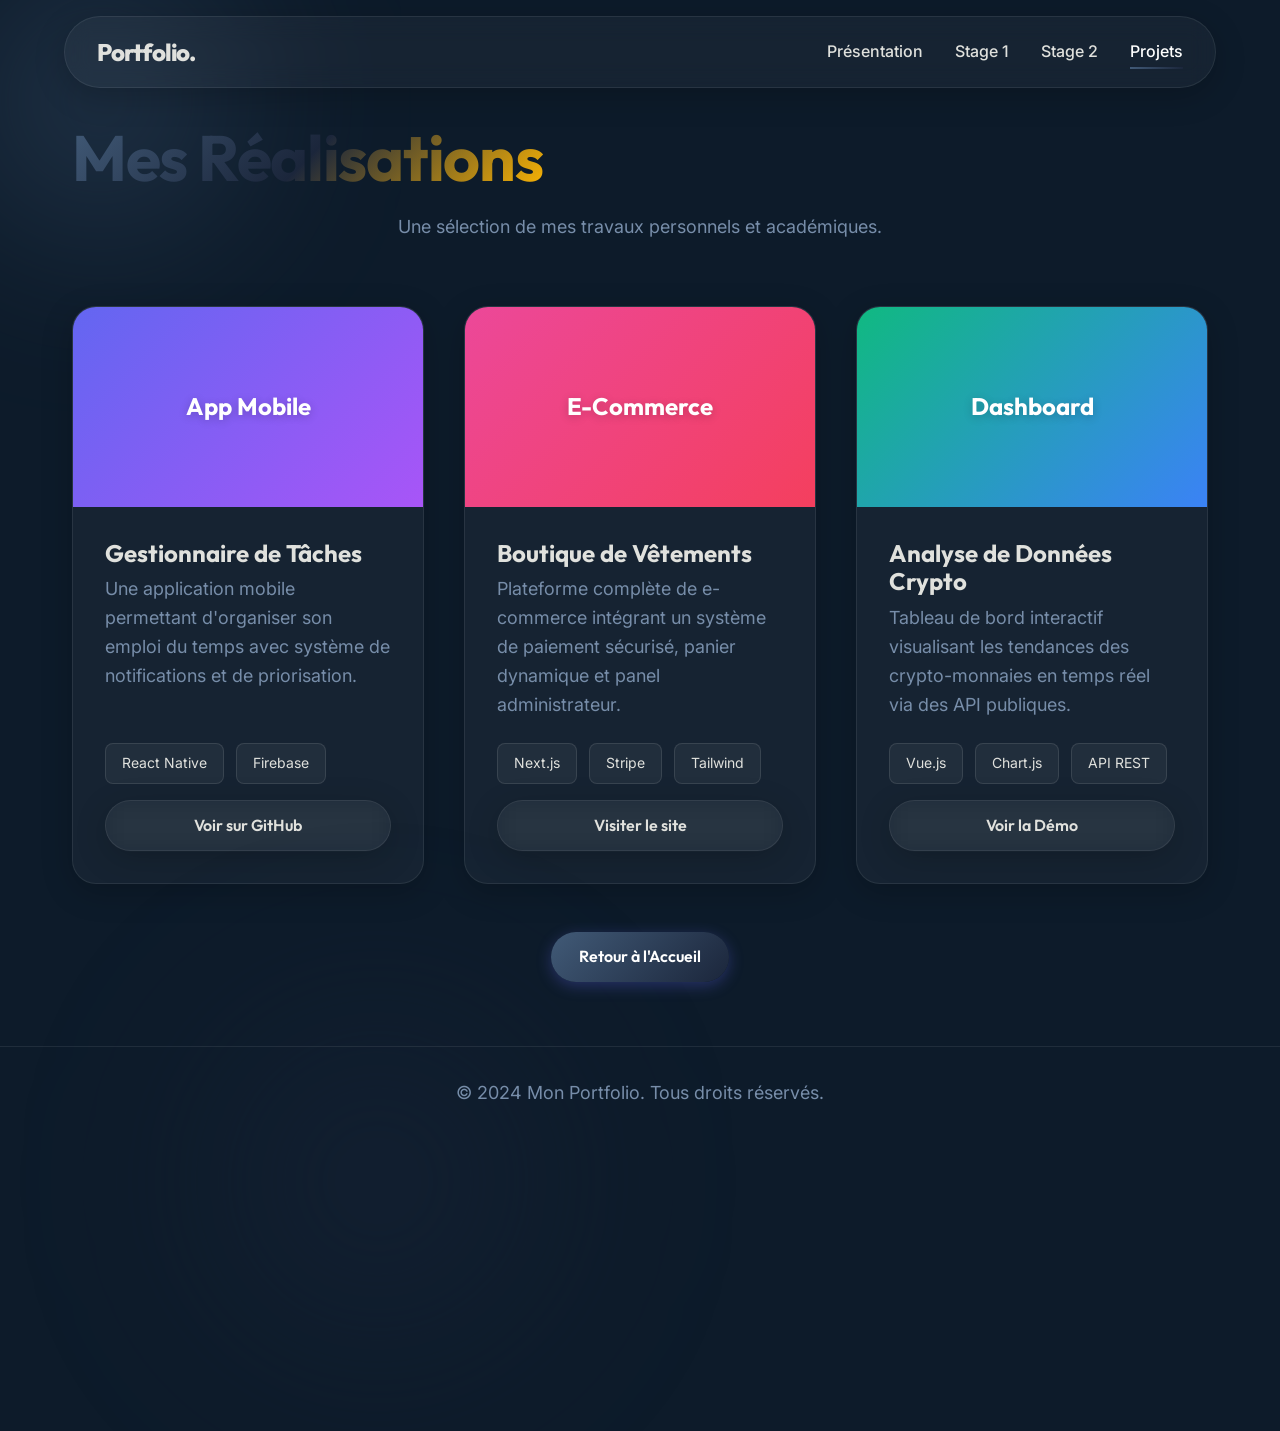
==== projet.html @ e671bcde "Add files via upload" ====
<!DOCTYPE html>
<html lang="fr" class="dark-theme">

<head>
    <meta charset="UTF-8">
    <meta name="viewport" content="width=device-width, initial-scale=1.0">
    <title>Mon Portfolio - Projets</title>
    <meta name="description" content="Portfolio professionnel - Mes Projets">
    <link rel="preconnect" href="https://fonts.googleapis.com">
    <link rel="preconnect" href="https://fonts.gstatic.com" crossorigin>
    <link
        href="https://fonts.googleapis.com/css2?family=Outfit:wght@300;400;600;800&family=Inter:wght@400;500;700&display=swap"
        rel="stylesheet">
    <link rel="stylesheet" href="styles.css">
</head>

<body>
    <div class="blob blob-1"></div>
    <div class="blob blob-2" style="top: 80%; left: 10%;"></div>

    <nav class="navbar glass-effect">
        <div class="nav-brand">Portfolio.</div>
        <ul class="nav-links">
            <li><a href="index.html">Présentation</a></li>
            <li><a href="stage1.html">Stage 1</a></li>
            <li><a href="stage2.html">Stage 2</a></li>
            <li><a href="projet.html" class="active">Projets</a></li>
        </ul>
        <div class="hamburger">
            <span></span>
            <span></span>
            <span></span>
        </div>
    </nav>

    <main class="container fade-in">
        <section class="projects-section">
            <h1 class="gradient-text text-center">Mes Réalisations</h1>
            <p class="text-center section-subtitle">Une sélection de mes travaux personnels et académiques.</p>

            <div class="projects-grid">
                <article class="project-card glass-effect scroll-reveal">
                    <div class="project-image" style="background: linear-gradient(135deg, #6366f1, #a855f7);">
                        <span>App Mobile</span>
                    </div>
                    <div class="project-content">
                        <h3>Gestionnaire de Tâches</h3>
                        <p>Une application mobile permettant d'organiser son emploi du temps avec système de
                            notifications et de priorisation.</p>
                        <div class="tags">
                            <span class="tag">React Native</span>
                            <span class="tag">Firebase</span>
                        </div>
                        <a href="#" class="btn btn-secondary glass-effect"
                            style="margin-top: 1rem; width: 100%; text-align: center;">Voir sur GitHub</a>
                    </div>
                </article>

                <article class="project-card glass-effect scroll-reveal" style="transition-delay: 0.1s;">
                    <div class="project-image" style="background: linear-gradient(135deg, #ec4899, #f43f5e);">
                        <span>E-Commerce</span>
                    </div>
                    <div class="project-content">
                        <h3>Boutique de Vêtements</h3>
                        <p>Plateforme complète de e-commerce intégrant un système de paiement sécurisé, panier dynamique
                            et panel administrateur.</p>
                        <div class="tags">
                            <span class="tag">Next.js</span>
                            <span class="tag">Stripe</span>
                            <span class="tag">Tailwind</span>
                        </div>
                        <a href="#" class="btn btn-secondary glass-effect"
                            style="margin-top: 1rem; width: 100%; text-align: center;">Visiter le site</a>
                    </div>
                </article>

                <article class="project-card glass-effect scroll-reveal" style="transition-delay: 0.2s;">
                    <div class="project-image" style="background: linear-gradient(135deg, #10b981, #3b82f6);">
                        <span>Dashboard</span>
                    </div>
                    <div class="project-content">
                        <h3>Analyse de Données Crypto</h3>
                        <p>Tableau de bord interactif visualisant les tendances des crypto-monnaies en temps réel via
                            des API publiques.</p>
                        <div class="tags">
                            <span class="tag">Vue.js</span>
                            <span class="tag">Chart.js</span>
                            <span class="tag">API REST</span>
                        </div>
                        <a href="#" class="btn btn-secondary glass-effect"
                            style="margin-top: 1rem; width: 100%; text-align: center;">Voir la Démo</a>
                    </div>
                </article>
            </div>

            <div class="text-center" style="margin-top: 3rem;">
                <a href="index.html" class="btn btn-primary">Retour à l'Accueil</a>
            </div>
        </section>
    </main>

    <footer>
        <p>&copy; 2024 Mon Portfolio. Tous droits réservés.</p>
    </footer>

    <script src="script.js"></script>
</body>

</html>
---- styles.css ----
:root {
    --bg-color: #0d1b2a;
    --text-primary: #e0e1dd;
    --text-secondary: #778da9;
    --primary-color: #415a77;
    --secondary-color: #1b263b;
    --accent-color: #ffb703;
    --glass-bg: rgba(255, 255, 255, 0.04);
    --glass-border: rgba(255, 255, 255, 0.08);
    --glass-shadow: 0 8px 32px rgba(0, 0, 0, 0.2);
    --transition: all 0.3s cubic-bezier(0.4, 0, 0.2, 1);
    --font-heading: 'Outfit', sans-serif;
    --font-body: 'Inter', sans-serif;
}

* {
    margin: 0;
    padding: 0;
    box-sizing: border-box;
}

body {
    background-color: var(--bg-color);
    color: var(--text-primary);
    font-family: var(--font-body);
    line-height: 1.6;
    overflow-x: hidden;
    position: relative;
    min-height: 100vh;
    display: flex;
    flex-direction: column;
}

h1,
h2,
h3,
h4 {
    font-family: var(--font-heading);
    font-weight: 700;
    line-height: 1.2;
}

a {
    text-decoration: none;
    color: inherit;
    transition: var(--transition);
}

ul {
    list-style: none;
}

/* Background Animated Blobs */
.blob {
    position: absolute;
    border-radius: 50%;
    filter: blur(80px);
    z-index: -1;
    opacity: 0.5;
    animation: float 20s infinite alternate ease-in-out;
}

.blob-1 {
    width: 400px;
    height: 400px;
    background: radial-gradient(circle, var(--primary-color), transparent 70%);
    top: -100px;
    left: -100px;
}

.blob-2 {
    width: 500px;
    height: 500px;
    background: radial-gradient(circle, var(--secondary-color), transparent 70%);
    bottom: -200px;
    right: -150px;
    animation-delay: -5s;
}

.blob-3 {
    width: 300px;
    height: 300px;
    background: radial-gradient(circle, var(--accent-color), transparent 70%);
    top: 40%;
    left: 60%;
    animation-delay: -10s;
}

@keyframes float {
    0% {
        transform: translate(0, 0) scale(1);
    }

    33% {
        transform: translate(30px, -50px) scale(1.1);
    }

    66% {
        transform: translate(-20px, 20px) scale(0.9);
    }

    100% {
        transform: translate(0, 0) scale(1);
    }
}

/* Glassmorphism Utilities */
.glass-effect {
    background: var(--glass-bg);
    backdrop-filter: blur(12px);
    -webkit-backdrop-filter: blur(12px);
    border: 1px solid var(--glass-border);
    box-shadow: var(--glass-shadow);
    border-radius: 16px;
}

/* Typography Utilities */
.gradient-text {
    background: linear-gradient(135deg, var(--primary-color), var(--secondary-color), var(--accent-color));
    -webkit-background-clip: text;
    background-clip: text;
    color: transparent;
    display: inline-block;
}

.text-center {
    text-align: center;
}

h1 {
    font-size: clamp(2.5rem, 5vw, 4.5rem);
    margin-bottom: 1rem;
    letter-spacing: -0.02em;
}

h2 {
    font-size: clamp(2rem, 4vw, 3rem);
    margin-bottom: 1.5rem;
}

h3 {
    font-size: 1.5rem;
    margin-bottom: 1rem;
    color: var(--text-primary);
}

p {
    color: var(--text-secondary);
    font-size: 1.125rem;
    margin-bottom: 1.5rem;
}

/* Navigation */
.navbar {
    position: fixed;
    top: 1rem;
    left: 50%;
    transform: translateX(-50%);
    width: 90%;
    max-width: 1200px;
    display: flex;
    justify-content: space-between;
    align-items: center;
    padding: 1rem 2rem;
    z-index: 1000;
    border-radius: 100px;
}

.nav-brand {
    font-family: var(--font-heading);
    font-weight: 800;
    font-size: 1.5rem;
    color: var(--text-primary);
    letter-spacing: -0.05em;
}

.nav-links {
    display: flex;
    gap: 2rem;
}

.nav-links li a {
    font-weight: 500;
    font-size: 1rem;
    position: relative;
    padding: 0.5rem 0;
}

.nav-links li a::after {
    content: '';
    position: absolute;
    bottom: 0;
    left: 0;
    width: 0;
    height: 2px;
    background: linear-gradient(90deg, var(--primary-color), var(--secondary-color));
    transition: var(--transition);
}

.nav-links li a:hover::after,
.nav-links li a.active::after {
    width: 100%;
}

.nav-links li a.active {
    color: white;
}

.hamburger {
    display: none;
    cursor: pointer;
    flex-direction: column;
    gap: 5px;
}

.hamburger span {
    width: 25px;
    height: 3px;
    background-color: var(--text-primary);
    border-radius: 3px;
    transition: var(--transition);
}

/* Layout */
.container {
    flex: 1;
    width: 100%;
    max-width: 1200px;
    margin: 0 auto;
    padding: 120px 2rem 4rem;
    display: flex;
    flex-direction: column;
    gap: 4rem;
}

/* Buttons */
.btn {
    display: inline-flex;
    align-items: center;
    justify-content: center;
    padding: 0.75rem 1.75rem;
    border-radius: 100px;
    font-weight: 600;
    font-family: var(--font-heading);
    cursor: pointer;
}

.btn-primary {
    background: linear-gradient(135deg, var(--primary-color), var(--secondary-color));
    color: white;
    box-shadow: 0 4px 15px rgba(99, 102, 241, 0.3);
}

.btn-primary:hover {
    transform: translateY(-2px);
    box-shadow: 0 6px 20px rgba(99, 102, 241, 0.5);
    filter: brightness(1.1);
}

.btn-secondary {
    color: var(--text-primary);
}

.btn-secondary:hover {
    background: rgba(255, 255, 255, 0.1);
    transform: translateY(-2px);
}

.btn-group {
    display: flex;
    gap: 1rem;
    flex-wrap: wrap;
    margin-top: 2rem;
}

/* Pages Specific: Presentation */
.hero-section {
    display: flex;
    align-items: center;
    justify-content: space-between;
    gap: 4rem;
    min-height: 70vh;
}

.hero-content {
    flex: 1;
    max-width: 600px;
}

.badge {
    display: inline-block;
    padding: 0.5rem 1rem;
    background: rgba(99, 102, 241, 0.1);
    border: 1px solid rgba(99, 102, 241, 0.2);
    border-radius: 100px;
    color: var(--primary-color);
    font-weight: 600;
    font-size: 0.875rem;
    margin-bottom: 1.5rem;
    letter-spacing: 0.05em;
    text-transform: uppercase;
}

.hero-subtitle {
    font-size: 1.25rem;
    margin-top: 1.5rem;
}

.hero-image {
    flex: 1;
    max-width: 500px;
    aspect-ratio: 1;
    border-radius: 30% 70% 70% 30% / 30% 30% 70% 70%;
    display: flex;
    justify-content: center;
    align-items: center;
    font-size: 8rem;
    background: linear-gradient(135deg, rgba(99, 102, 241, 0.1), rgba(168, 85, 247, 0.1));
    animation: morph 8s ease-in-out infinite;
    position: relative;
}

.hero-image::after {
    content: '';
    position: absolute;
    inset: -10px;
    background: linear-gradient(135deg, var(--primary-color), var(--secondary-color));
    border-radius: inherit;
    z-index: -1;
    opacity: 0.5;
    filter: blur(20px);
}

@keyframes morph {
    0% {
        border-radius: 30% 70% 70% 30% / 30% 30% 70% 70%;
    }

    50% {
        border-radius: 50% 50% 30% 70% / 60% 30% 70% 40%;
    }

    100% {
        border-radius: 30% 70% 70% 30% / 30% 30% 70% 70%;
    }
}

.about-section {
    padding: 4rem 0;
}

.section-title {
    text-align: center;
    margin-bottom: 3rem;
    position: relative;
    display: inline-block;
    left: 50%;
    transform: translateX(-50%);
}

.section-title::after {
    content: '';
    position: absolute;
    bottom: -10px;
    left: 50%;
    transform: translateX(-50%);
    width: 50px;
    height: 3px;
    background: var(--primary-color);
    border-radius: 3px;
}

.about-grid {
    display: grid;
    grid-template-columns: repeat(auto-fit, minmax(300px, 1fr));
    gap: 2rem;
}

.card {
    padding: 2.5rem;
    transition: var(--transition);
}

.card:hover {
    transform: translateY(-10px);
    background: rgba(255, 255, 255, 0.05);
    border-color: rgba(255, 255, 255, 0.15);
}

.card-icon {
    font-size: 3rem;
    margin-bottom: 1.5rem;
    display: inline-block;
    padding: 1rem;
    background: rgba(255, 255, 255, 0.05);
    border-radius: 16px;
}

/* Pages Specific: Stages */
.content-section {
    max-width: 800px;
    margin: 0 auto;
    width: 100%;
}

.experience-header {
    padding: 2rem;
    margin: 2rem 0;
    display: flex;
    flex-wrap: wrap;
    justify-content: space-between;
    align-items: center;
    gap: 1rem;
    border-left: 4px solid var(--primary-color);
}

.company-info h2 {
    margin-bottom: 0.5rem;
    font-size: 2rem;
}

.date-badge {
    background: rgba(255, 255, 255, 0.1);
    padding: 0.25rem 0.75rem;
    border-radius: 100px;
    font-size: 0.875rem;
    color: var(--text-secondary);
}

.role {
    font-size: 1.25rem;
    color: var(--primary-color);
    font-weight: 500;
    margin: 0;
}

.details-grid {
    display: grid;
    grid-template-columns: 1.5fr 1fr;
    gap: 2rem;
    margin-bottom: 2rem;
}

.detail-card {
    padding: 2rem;
}

.detail-card ul {
    list-style-type: none;
    padding-left: 0;
}

.detail-card ul li {
    position: relative;
    padding-left: 1.5rem;
    margin-bottom: 1rem;
    color: var(--text-secondary);
}

.detail-card ul li::before {
    content: '→';
    position: absolute;
    left: 0;
    color: var(--primary-color);
    font-weight: bold;
}

.tags {
    display: flex;
    flex-wrap: wrap;
    gap: 0.75rem;
}

.tag {
    background: rgba(255, 255, 255, 0.05);
    border: 1px solid rgba(255, 255, 255, 0.1);
    padding: 0.5rem 1rem;
    border-radius: 8px;
    font-size: 0.875rem;
    transition: var(--transition);
}

.tag:hover {
    background: var(--primary-color);
    color: white;
    border-color: var(--primary-color);
}

.reflection-box {
    padding: 2rem;
    margin-bottom: 3rem;
    border-top: 4px solid var(--secondary-color);
}

.navigation-buttons {
    display: flex;
    justify-content: space-between;
    align-items: center;
    flex-wrap: wrap;
    gap: 1rem;
    margin-top: 4rem;
    padding-top: 2rem;
    border-top: 1px solid var(--glass-border);
}

/* Pages Specific: Projets */
.section-subtitle {
    margin-bottom: 4rem;
}

.projects-grid {
    display: grid;
    grid-template-columns: repeat(auto-fit, minmax(320px, 1fr));
    gap: 2.5rem;
}

.project-card {
    border-radius: 24px;
    overflow: hidden;
    display: flex;
    flex-direction: column;
    transition: var(--transition);
}

.project-card:hover {
    transform: translateY(-10px);
    box-shadow: 0 20px 40px rgba(0, 0, 0, 0.4);
}

.project-image {
    height: 200px;
    display: flex;
    align-items: center;
    justify-content: center;
    font-family: var(--font-heading);
    font-size: 1.5rem;
    font-weight: 700;
    color: white;
    text-shadow: 0 2px 10px rgba(0, 0, 0, 0.2);
}

.project-content {
    padding: 2rem;
    flex: 1;
    display: flex;
    flex-direction: column;
}

.project-content h3 {
    margin-bottom: 0.5rem;
}

.project-content p {
    flex: 1;
}

/* Animations & Utilities */
.fade-in {
    animation: fadeIn 1s ease-out forwards;
}

@keyframes fadeIn {
    from {
        opacity: 0;
        transform: translateY(20px);
    }

    to {
        opacity: 1;
        transform: translateY(0);
    }
}

.scroll-reveal {
    opacity: 0;
    transform: translateY(30px);
    transition: opacity 0.8s ease-out, transform 0.8s ease-out;
}

.scroll-reveal.visible {
    opacity: 1;
    transform: translateY(0);
}

/* Footer */
footer {
    text-align: center;
    padding: 2rem;
    color: var(--text-secondary);
    border-top: 1px solid var(--glass-border);
    margin-top: auto;
}

/* Responsive */
@media (max-width: 900px) {
    .details-grid {
        grid-template-columns: 1fr;
    }
}

@media (max-width: 768px) {
    .navbar {
        border-radius: 16px;
        padding: 1rem;
        width: 95%;
    }

    .hamburger {
        display: flex;
        z-index: 1001;
    }

    .nav-links {
        position: fixed;
        top: 0;
        right: -100%;
        width: 100%;
        height: 100vh;
        background: rgba(15, 23, 42, 0.95);
        backdrop-filter: blur(20px);
        flex-direction: column;
        justify-content: center;
        align-items: center;
        transition: right 0.4s ease-in-out;
        z-index: 1000;
    }

    .nav-links.nav-active {
        right: 0;
    }

    .hamburger.toggle span:nth-child(1) {
        transform: rotate(45deg) translate(5px, 6px);
    }

    .hamburger.toggle span:nth-child(2) {
        opacity: 0;
    }

    .hamburger.toggle span:nth-child(3) {
        transform: rotate(-45deg) translate(5px, -6px);
    }

    .hero-section {
        flex-direction: column;
        text-align: center;
        margin-top: 2rem;
    }

    .btn-group {
        justify-content: center;
    }

    .nav-links li a {
        font-size: 1.5rem;
    }
}

/* Timeline & Images (Stage 1) */
.timeline {
    position: relative;
    margin: 2rem 0;
    padding-left: 2rem;
    border-left: 2px dashed var(--glass-border);
}

.timeline-item {
    position: relative;
    margin-bottom: 3rem;
    padding: 1.5rem;
    border-radius: 16px;
}

.timeline-item::before {
    content: '';
    position: absolute;
    left: -2.65rem;
    top: 1.5rem;
    width: 20px;
    height: 20px;
    background: var(--primary-color);
    border-radius: 50%;
    box-shadow: 0 0 15px var(--primary-color);
}

.image-wrapper {
    margin-top: 1.5rem;
    border-radius: 12px;
    overflow: hidden;
    position: relative;
}

.content-img {
    width: 100%;
    max-height: 450px;
    object-fit: contain;
    background: rgba(0, 0, 0, 0.2);
    border-radius: 12px;
    border: 1px solid var(--glass-border);
    display: block;
}

/* Image Grid (Side by side) */
.image-grid-2 {
    display: grid;
    grid-template-columns: 1fr 1fr;
    gap: 2rem;
    margin-bottom: 4rem;
}

@media (max-width: 768px) {
    .image-grid-2 {
        grid-template-columns: 1fr;
    }
}

/* Lightbox Modal */
.lightbox {
    position: fixed;
    top: 0;
    left: 0;
    width: 100%;
    height: 100%;
    background-color: rgba(0, 0, 0, 0.9);
    z-index: 9999;
    display: flex;
    align-items: center;
    justify-content: center;
    opacity: 0;
    visibility: hidden;
    transition: opacity 0.3s ease, visibility 0.3s ease;
}

.lightbox.active {
    opacity: 1;
    visibility: visible;
}

.lightbox-content {
    max-width: 90%;
    max-height: 90%;
    object-fit: contain;
    border-radius: 8px;
    box-shadow: 0 0 20px rgba(0, 0, 0, 0.5);
    transform: scale(0.9);
    transition: transform 0.3s ease;
}

.lightbox.active .lightbox-content {
    transform: scale(1);
}

.lightbox-close {
    position: absolute;
    top: 20px;
    right: 30px;
    color: white;
    font-size: 50px;
    cursor: pointer;
    transition: color 0.3s;
    line-height: 1;
}

.lightbox-close:hover {
    color: var(--primary-color);
}

.zoomable {
    cursor: zoom-in;
    transition: transform 0.3s;
}

.zoomable:hover {
    transform: scale(1.02);
}
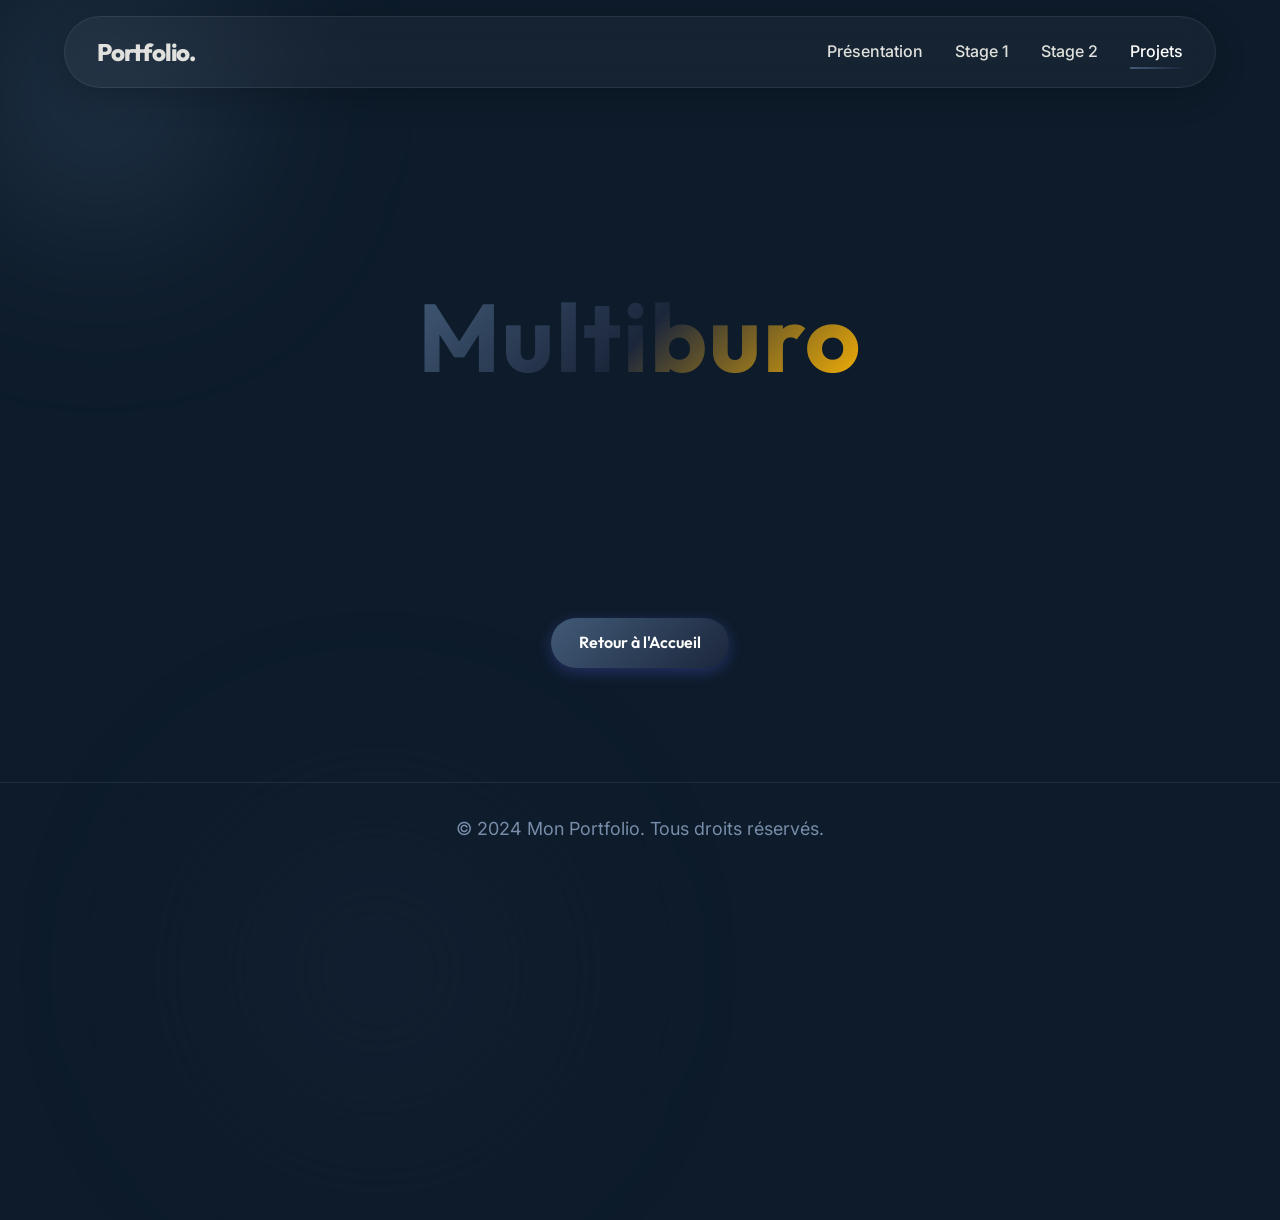
==== commit c65acd87: "Add files via upload" ====
--- a/projet.html
+++ b/projet.html
@@ -35,62 +35,8 @@
 
     <main class="container fade-in">
         <section class="projects-section">
-            <h1 class="gradient-text text-center">Mes Réalisations</h1>
-            <p class="text-center section-subtitle">Une sélection de mes travaux personnels et académiques.</p>
-
-            <div class="projects-grid">
-                <article class="project-card glass-effect scroll-reveal">
-                    <div class="project-image" style="background: linear-gradient(135deg, #6366f1, #a855f7);">
-                        <span>App Mobile</span>
-                    </div>
-                    <div class="project-content">
-                        <h3>Gestionnaire de Tâches</h3>
-                        <p>Une application mobile permettant d'organiser son emploi du temps avec système de
-                            notifications et de priorisation.</p>
-                        <div class="tags">
-                            <span class="tag">React Native</span>
-                            <span class="tag">Firebase</span>
-                        </div>
-                        <a href="#" class="btn btn-secondary glass-effect"
-                            style="margin-top: 1rem; width: 100%; text-align: center;">Voir sur GitHub</a>
-                    </div>
-                </article>
-
-                <article class="project-card glass-effect scroll-reveal" style="transition-delay: 0.1s;">
-                    <div class="project-image" style="background: linear-gradient(135deg, #ec4899, #f43f5e);">
-                        <span>E-Commerce</span>
-                    </div>
-                    <div class="project-content">
-                        <h3>Boutique de Vêtements</h3>
-                        <p>Plateforme complète de e-commerce intégrant un système de paiement sécurisé, panier dynamique
-                            et panel administrateur.</p>
-                        <div class="tags">
-                            <span class="tag">Next.js</span>
-                            <span class="tag">Stripe</span>
-                            <span class="tag">Tailwind</span>
-                        </div>
-                        <a href="#" class="btn btn-secondary glass-effect"
-                            style="margin-top: 1rem; width: 100%; text-align: center;">Visiter le site</a>
-                    </div>
-                </article>
-
-                <article class="project-card glass-effect scroll-reveal" style="transition-delay: 0.2s;">
-                    <div class="project-image" style="background: linear-gradient(135deg, #10b981, #3b82f6);">
-                        <span>Dashboard</span>
-                    </div>
-                    <div class="project-content">
-                        <h3>Analyse de Données Crypto</h3>
-                        <p>Tableau de bord interactif visualisant les tendances des crypto-monnaies en temps réel via
-                            des API publiques.</p>
-                        <div class="tags">
-                            <span class="tag">Vue.js</span>
-                            <span class="tag">Chart.js</span>
-                            <span class="tag">API REST</span>
-                        </div>
-                        <a href="#" class="btn btn-secondary glass-effect"
-                            style="margin-top: 1rem; width: 100%; text-align: center;">Voir la Démo</a>
-                    </div>
-                </article>
+            <div style="min-height: 50vh; display: flex; align-items: center; justify-content: center;">
+                <h1 class="gradient-text text-center" style="font-size: 6rem; letter-spacing: 2px;">Multiburo</h1>
             </div>
 
             <div class="text-center" style="margin-top: 3rem;">
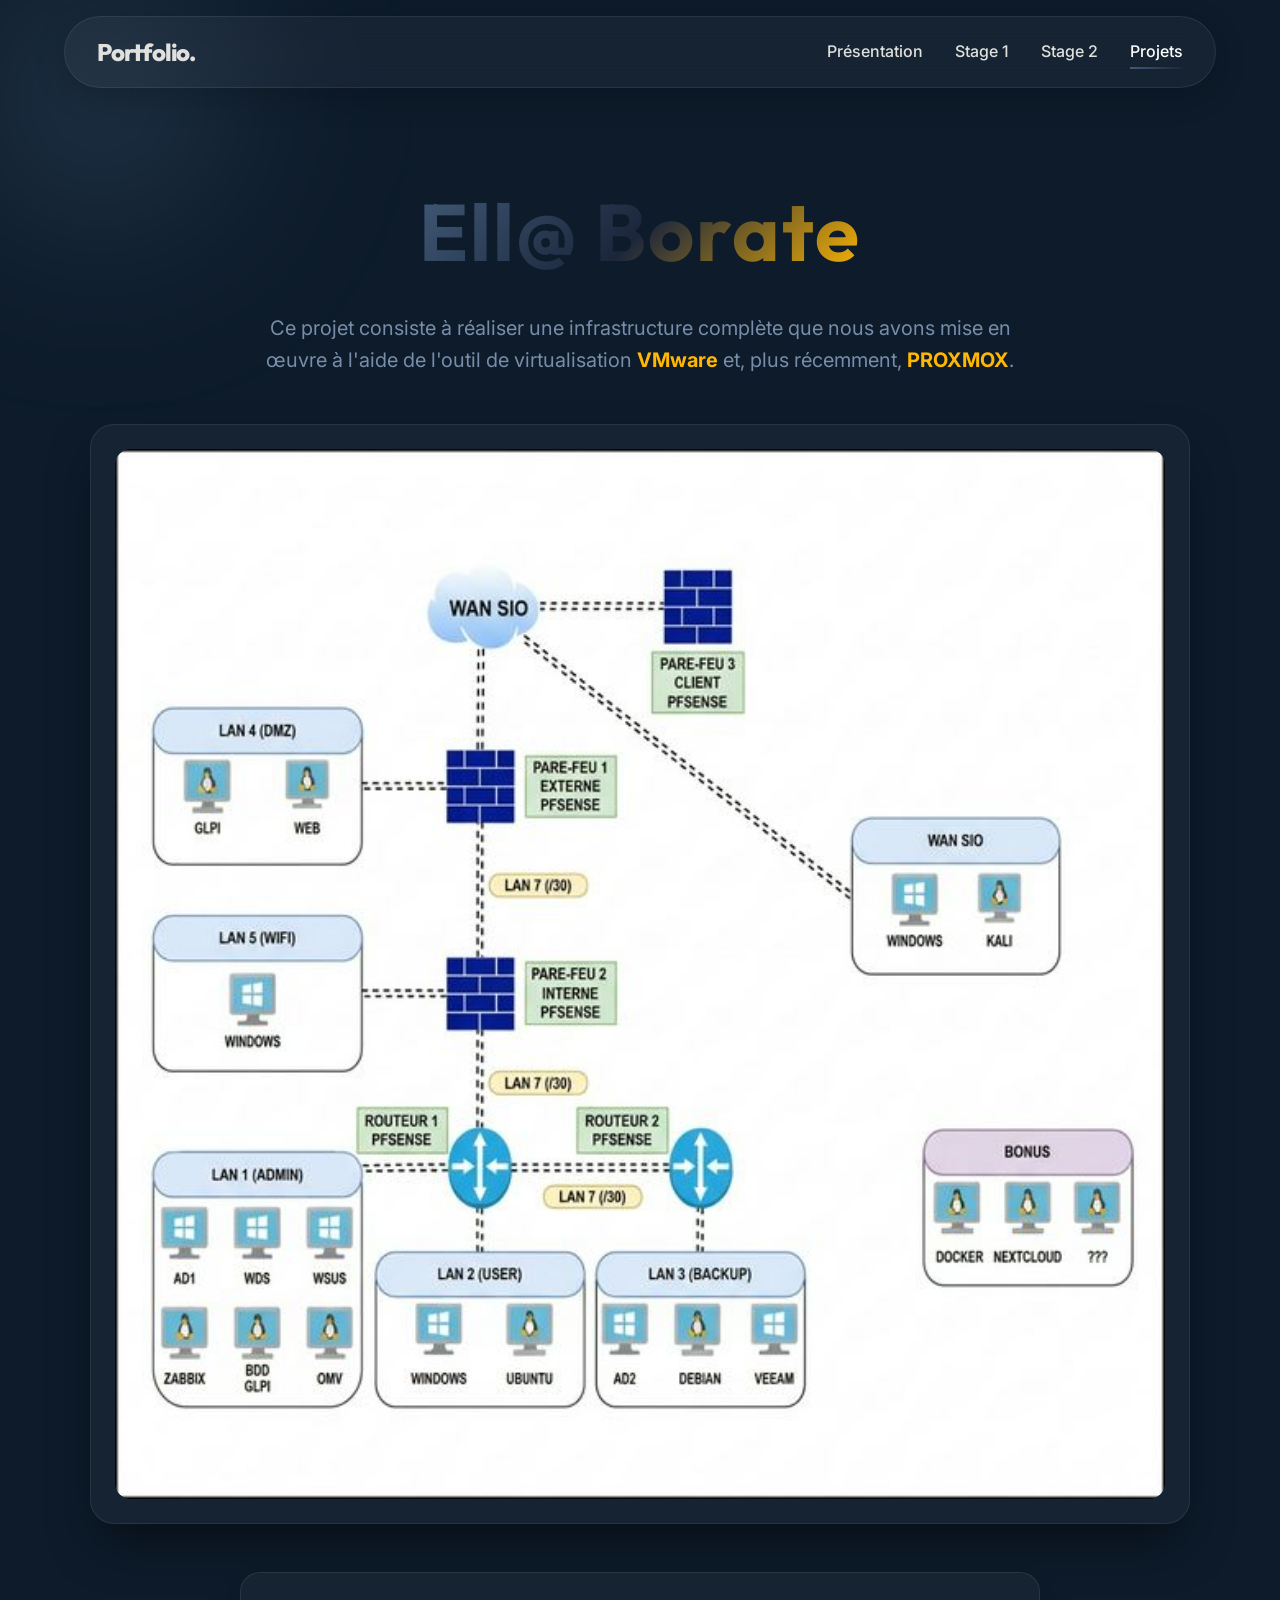
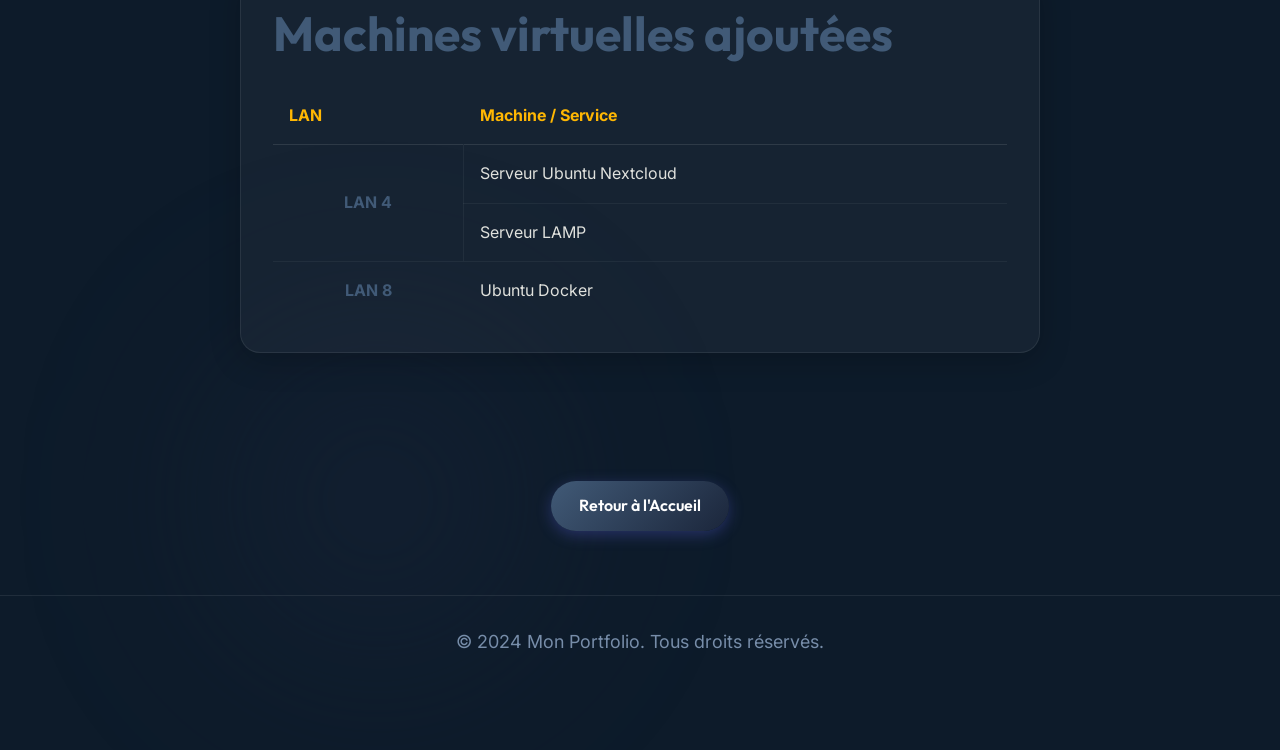
==== commit 62577390: "Add files via upload" ====
--- a/projet.html
+++ b/projet.html
@@ -35,11 +35,54 @@
 
     <main class="container fade-in">
         <section class="projects-section">
-            <div style="min-height: 50vh; display: flex; align-items: center; justify-content: center;">
-                <h1 class="gradient-text text-center" style="font-size: 6rem; letter-spacing: 2px;">Multiburo</h1>
+            <div
+                style="min-height: 50vh; display: flex; flex-direction: column; align-items: center; justify-content: center; padding: 4rem 1rem;">
+                <h1 class="gradient-text text-center"
+                    style="font-size: 5rem; letter-spacing: 2px; margin-bottom: 2rem;">Ell@ Borate</h1>
+                <p class="text-center"
+                    style="max-width: 800px; font-size: 1.25rem; color: var(--text-secondary); margin-bottom: 3rem; line-height: 1.6;">
+                    Ce projet consiste à réaliser une infrastructure complète que nous avons mise en œuvre à l'aide de
+                    l'outil de virtualisation <strong style="color: var(--accent-color);">VMware</strong> et, plus
+                    récemment, <strong style="color: var(--accent-color);">PROXMOX</strong>.
+                </p>
+                <div class="glass-effect"
+                    style="padding: 1.5rem; border-radius: 24px; max-width: 1100px; width: 100%; box-shadow: 0 25px 50px -12px rgba(0, 0, 0, 0.5); margin-bottom: 3rem;">
+                    <img src="images/ellaborate.png" alt="Schéma Réseau Ell@ Borate"
+                        style="width: 100%; height: auto; border-radius: 16px; display: block;">
+                </div>
+
+                <div class="glass-effect" style="width: 100%; max-width: 800px; padding: 2rem; border-radius: 20px;">
+                    <h2 style="margin-bottom: 1.5rem; color: var(--primary-color);">Machines virtuelles ajoutées</h2>
+                    <table style="width: 100%; border-collapse: collapse; text-align: left;">
+                        <thead>
+                            <tr style="border-bottom: 1px solid rgba(255, 255, 255, 0.1);">
+                                <th style="padding: 1rem; color: var(--accent-color);">LAN</th>
+                                <th style="padding: 1rem; color: var(--accent-color);">Machine / Service</th>
+                            </tr>
+                        </thead>
+                        <tbody>
+                            <tr style="border-bottom: 1px solid rgba(255, 255, 255, 0.05);">
+                                <td rowspan="2"
+                                    style="padding: 1rem; border-right: 1px solid rgba(255, 255, 255, 0.05); vertical-align: middle; text-align: center; font-weight: bold; color: var(--primary-color);">
+                                    LAN 4</td>
+                                <td style="padding: 1rem; border-bottom: 1px solid rgba(255, 255, 255, 0.05);">Serveur
+                                    Ubuntu Nextcloud</td>
+                            </tr>
+                            <tr style="border-bottom: 1px solid rgba(255, 255, 255, 0.05);">
+                                <td style="padding: 1rem;">Serveur LAMP</td>
+                            </tr>
+                            <tr>
+                                <td
+                                    style="padding: 1rem; text-align: center; font-weight: bold; color: var(--primary-color);">
+                                    LAN 8</td>
+                                <td style="padding: 1rem;">Ubuntu Docker</td>
+                            </tr>
+                        </tbody>
+                    </table>
+                </div>
             </div>
 
-            <div class="text-center" style="margin-top: 3rem;">
+            <div class="text-center" style="margin-top: 4rem;">
                 <a href="index.html" class="btn btn-primary">Retour à l'Accueil</a>
             </div>
         </section>
--- a/styles.css
+++ b/styles.css
@@ -708,6 +708,15 @@
     margin-bottom: 4rem;
 }
 
+.single-column-grid {
+    display: flex;
+    flex-direction: column;
+    gap: 2rem;
+    max-width: 800px;
+    margin: 0 auto;
+    margin-bottom: 4rem;
+}
+
 @media (max-width: 768px) {
     .image-grid-2 {
         grid-template-columns: 1fr;
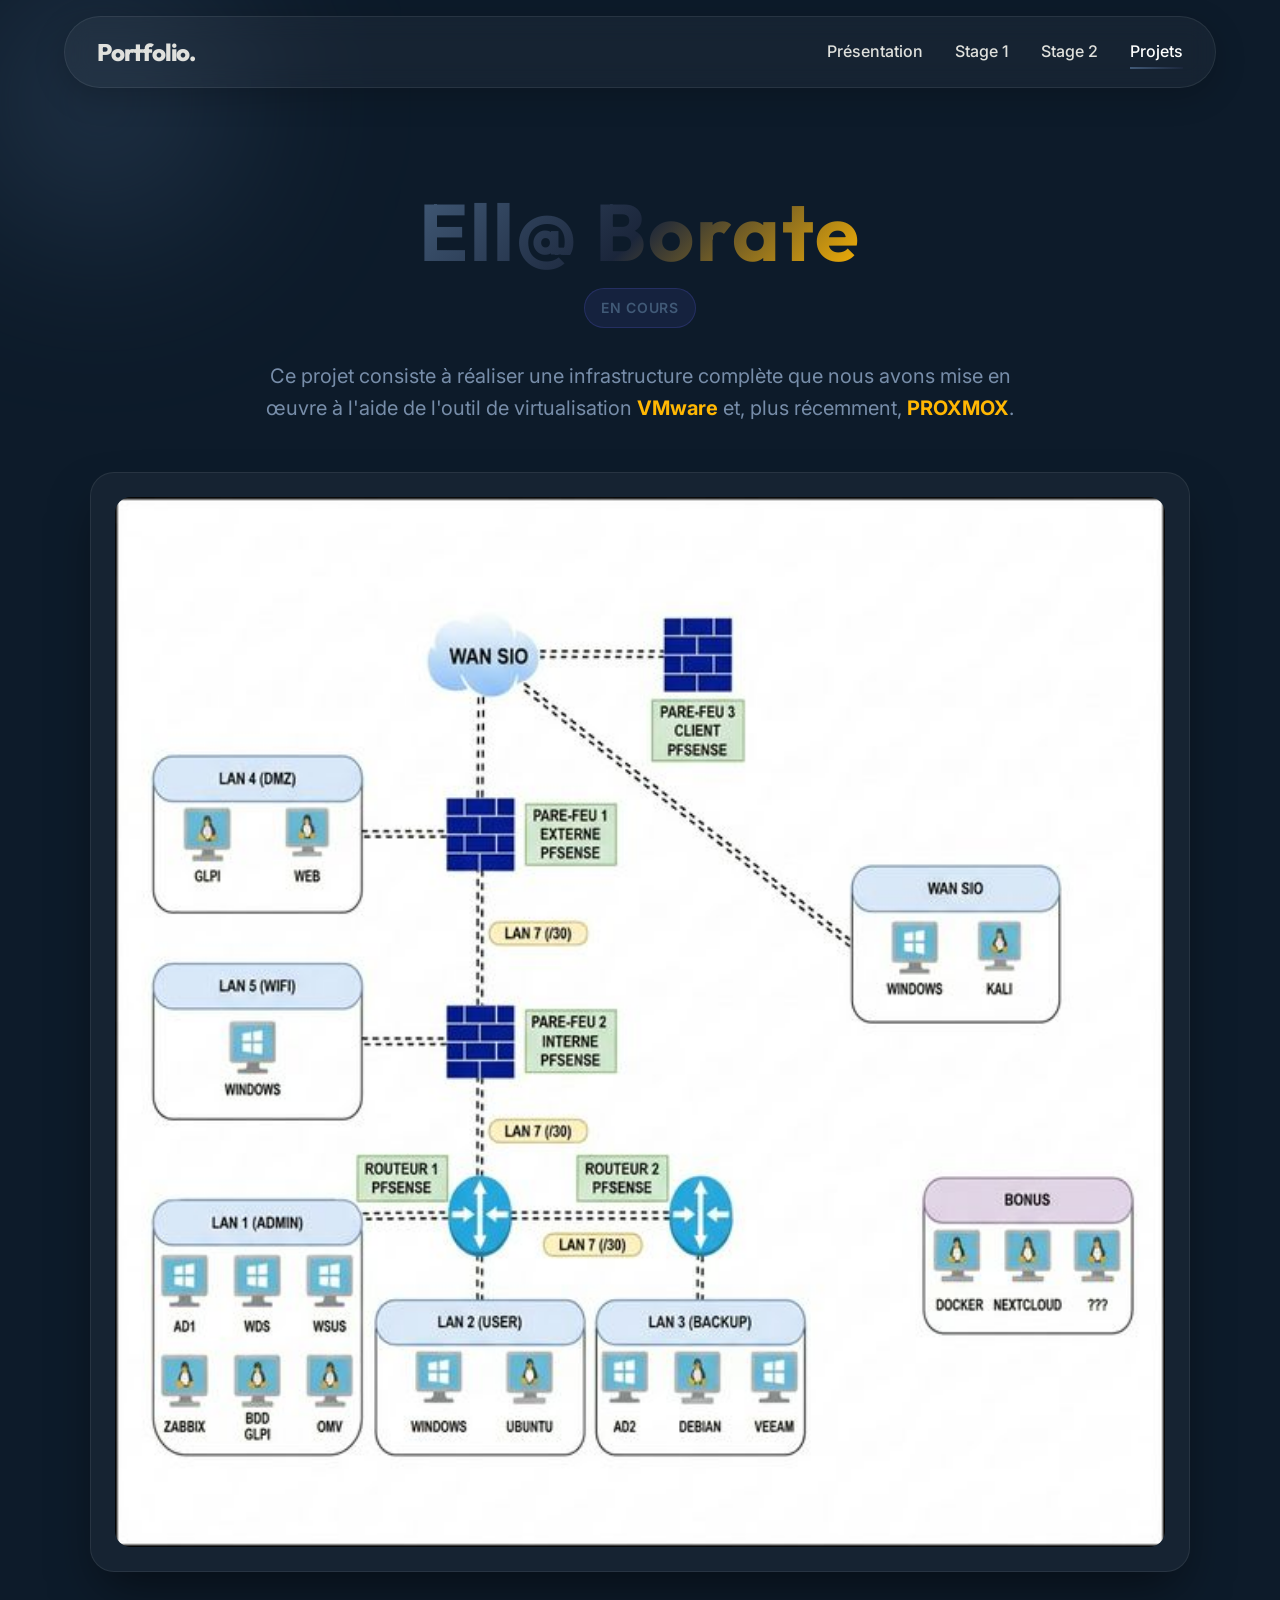
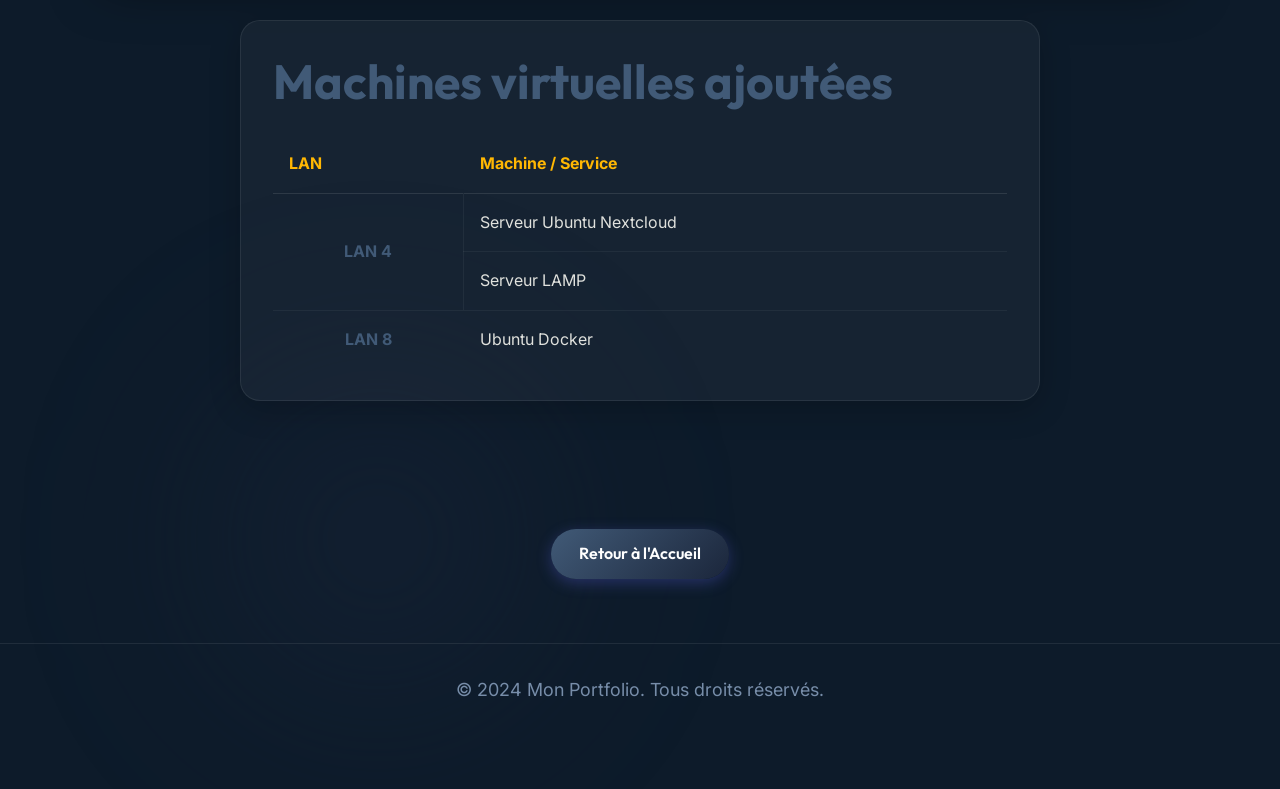
==== commit 7671e13d: "Add files via upload" ====
--- a/projet.html
+++ b/projet.html
@@ -38,7 +38,8 @@
             <div
                 style="min-height: 50vh; display: flex; flex-direction: column; align-items: center; justify-content: center; padding: 4rem 1rem;">
                 <h1 class="gradient-text text-center"
-                    style="font-size: 5rem; letter-spacing: 2px; margin-bottom: 2rem;">Ell@ Borate</h1>
+                    style="font-size: 5rem; letter-spacing: 2px; margin-bottom: 0.5rem;">Ell@ Borate</h1>
+                <span class="badge" style="margin-bottom: 2rem;">En cours</span>
                 <p class="text-center"
                     style="max-width: 800px; font-size: 1.25rem; color: var(--text-secondary); margin-bottom: 3rem; line-height: 1.6;">
                     Ce projet consiste à réaliser une infrastructure complète que nous avons mise en œuvre à l'aide de
